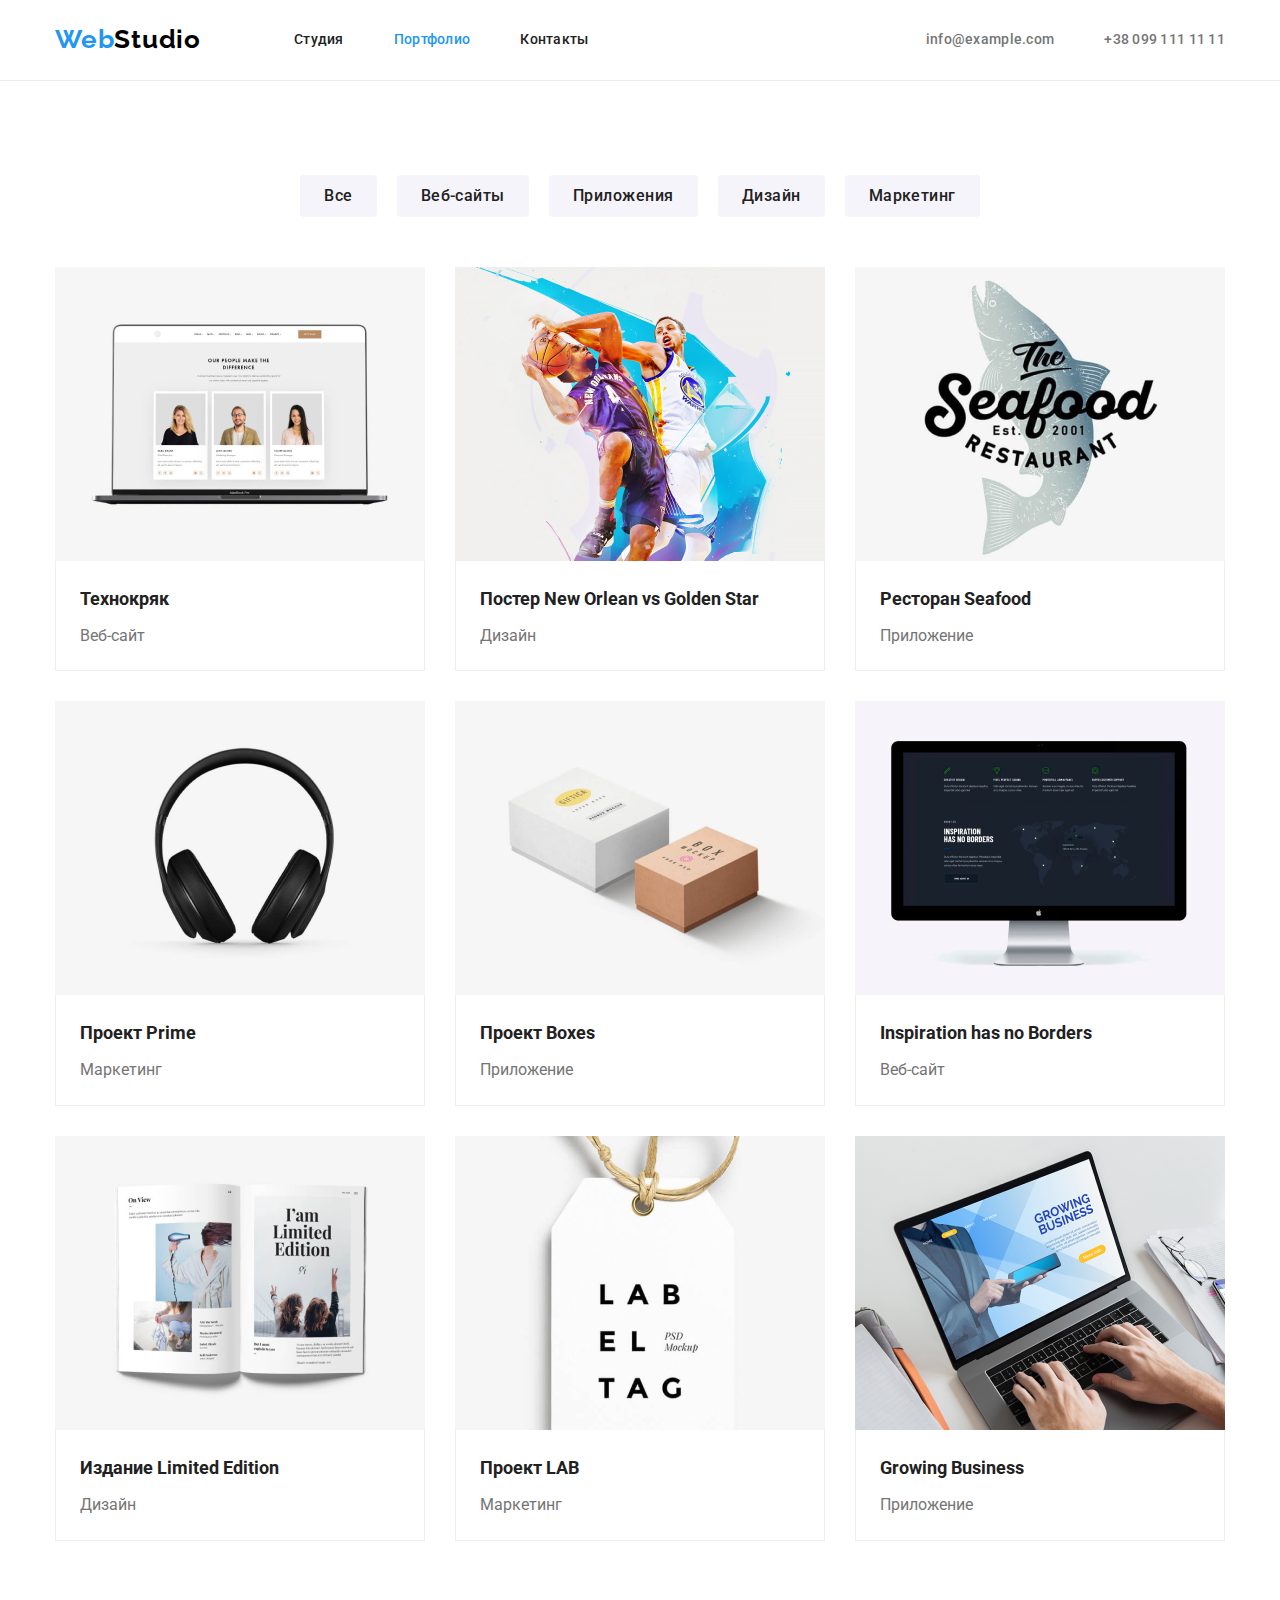
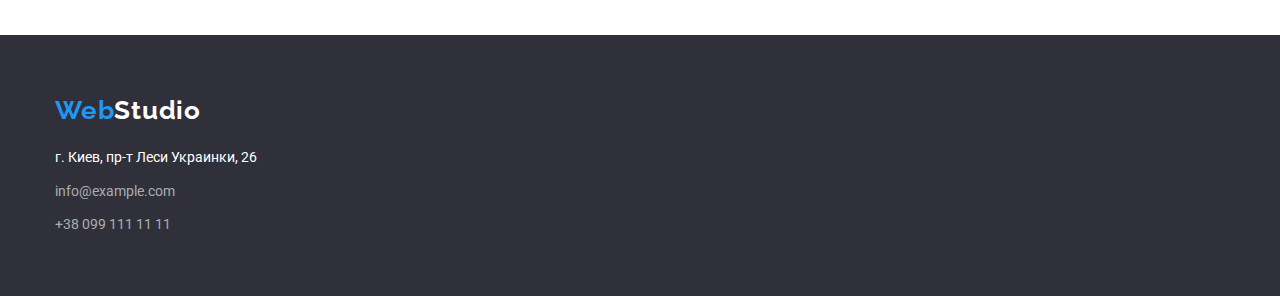
==== portfolio.html @ 9277bdf8 "проверка" ====
<!DOCTYPE html>
<html lang="ru">
<head>
    <meta charset="UTF-8">
    <meta name="viewport" content="width=device-width, initial-scale=1.0">
    <title>Portfolio</title>
    <link rel="stylesheet" href="https://cdnjs.cloudflare.com/ajax/libs/modern-normalize/1.0.0/modern-normalize.min.css">
    <link rel="stylesheet" href="./css/styles.css">
    <link rel="preconnect" href="https://fonts.gstatic.com">
    <link href="https://fonts.googleapis.com/css2?family=Oleo+Script&family=Raleway:wght@700&family=Roboto:wght@400;500;700;900&display=swap" rel="stylesheet">
</head>
<body>

    <!--шапка-->
    <header class="header">
        <div class="container main-nav">
            <nav class="nav-menu">
                <a href="./index.html" class="logo"> <span class="web">Web</span>Studio</a>
                <ul class="list  site-nav">
                    <li class="item"><a href="./index.html" class="link">Студия</a></li>
                    <li class="item"><a href="./portfolio.html" class="link current">Портфолио</a></li>
                    <li class="item"><a href="#" class="link">Контакты</a></li>
                </ul>
            </nav>
            <ul class="list contacts">
                <li class="item"><a href="mailto:info@example.com " class="contacts-link">info@example.com</a></li>
                <li class="item"><a href="tel:+380991111111 " class="contacts-link">+38 099 111 11 11</a></li>
            </ul>
        </div>
    </header>

    <main>
        <section class="portfolio">
            <!-- <h1>Портфолио</h1> -->

            <div class="container">
                <ul class="list choice">
                    <li class="item"><button type="button" class="choise-button">Все</button></li>
                    <li class="item"><button type="button" class="choise-button">Веб-сайты</button></li>
                    <li class="item"><button type="button" class="choise-button">Приложения</button></li>
                    <li class="item"><button type="button" class="choise-button">Дизайн</button></li>
                    <li class="item"><button type="button" class="choise-button">Маркетинг</button></li>
                </ul>
    
                <ul class="list examples">
                    <li class="card">
                        <a href="" class="example">
                        <img src="./images/tehno.jpg" alt="" width="370">
                        <div class="card-content">
                            <h2 class="example-title">Технокряк</h2>
                            <p class="example-name">Веб-сайт</p>
                        </div>
                        </a>
                    </li>
                    <li class="card">
                        <a href="" class="example">
                        <img src="./images/poster.jpg" alt="" width="370">
                        <div class="card-content">
                            <h2 class="example-title">Постер New Orlean vs Golden Star</h2>
                            <p class="example-name">Дизайн</p>
                        </div>
                        </a>
                    </li>
                    <li class="card">
                        <a href="" class="example">
                        <img src="./images/restoran.jpg" alt="" width="370">
                        <div class="card-content">
                            <h2 class="example-title">Ресторан Seafood</h2>
                            <p class="example-name">Приложение</p>
                        </div>
                        </a>
                    </li>
                    <li class="card">
                        <a href="" class="example">
                        <img src="./images/prime.jpg" alt="" width="370">
                        <div class="card-content">
                            <h2 class="example-title">Проект Prime</h2>
                            <p class="example-name">Маркетинг</p>
                        </div>
                        </a>
                    </li>
                    <li class="card">
                        <a href="" class="example">
                        <img src="./images/boxes.jpg" alt="" width="370">
                        <div class="card-content">
                            <h2 class="example-title">Проект Boxes</h2>
                            <p class="example-name">Приложение</p>
                        </div>
                        </a>
                    </li>
                    <li class="card">
                        <a href="" class="example">
                        <img src="./images/inspiration.jpg" alt="" width="370">
                        <div class="card-content">
                            <h2 class="example-title">Inspiration has no Borders</h2>
                            <p class="example-name">Веб-сайт</p>
                        </div>
                        </a>
                    </li>
                    <li class="card">
                        <a href="" class="example">
                        <img src="./images/izdanie.jpg" alt="" width="370">
                        <div class="card-content">
                            <h2 class="example-title">Издание Limited Edition</h2>
                            <p class="example-name">Дизайн</p>
                        </div>
                        </a>
                    </li>
                    <li class="card">
                        <a href="" class="example">
                        <img src="./images/lab.jpg" alt="" width="370">
                        <div class="card-content">
                            <h2 class="example-title">Проект LAB</h2>
                            <p class="example-name">Маркетинг</p>
                        </div>
                        </a>
                    </li>
                    <li class="card">
                        <a href="" class="example">
                        <img src="./images/growing.jpg" alt="" width="370">
                        <div class="card-content">
                            <h2 class="example-title">Growing Business</h2>
                            <p class="example-name">Приложение</p>
                        </div>
                        </a>
                    </li>
                   
                </ul>
            </div>
        </section>
    </main>

    <!--футер-->
    <footer class="footer">
        <div class="container">
         <a href="/"class="logo"> <span class="web">Web</span><span class="studio">Studio</span></a> 
             <address> 
             <ul class="list">
                 <li class="footer-adress"> <a href="#" class="adress">г. Киев, пр-т Леси Украинки, 26</a> </li>
                 <li class="footer-adress"><a href="mailto:info@example.com" class="list-contacts">info@example.com</a></li>
                 <li class="footer-adress"><a href="tel:+380991111111" class="list-contacts">+38 099 111 11 11</a></li>
             </ul>
             </address>
        </div>
        
    </footer>
</body>
</html>
---- css/styles.css ----
:root {
    --primery-text-color: #757575;
    --title-text-color: #212121;
    --accent: #2196F3;
    --white: #FFFFFF;
    --background-color: #F5F4FA;
    --background-footer: #2F303A;
    --list-contacts:rgba(255, 255, 255, 0.6);
    --logo-studio: #000000;
    --outline-cards: #EEEEEE;
    --button-hover: #188CE8;
    --border-color: #ECECEC;
}

body {
    background-color: var(--white);
    color: var(--primery-text-color);
    font-family: Roboto,sans-serif;
    font-style: normal;
    font-weight: 400;
}

img {
    display: block;
    min-width: 100%;
    height: auto;
}

/* контейнер */
.container {
    width: 1200px;
    padding-left: 15px;
    padding-right: 15px;
    margin-left: auto;
    margin-right: auto;
    margin-top: 0;
    
}

/* шапка */

.header {
    background-color: var(--white);
    border-bottom: 1px solid var(--border-color);
}

.web {
    color: var(--accent);
}

/* лого */
.logo {
    display: flex;

    color: var(--logo-studio);
    font-family: Raleway,sans-serif;
    font-weight: 700;
    font-size: 26px;
    line-height: 1.2;
    letter-spacing: 0.03em;
    text-decoration: none;
}

/* навигация */


.main-nav {
    display: flex;
    align-items: center;
}

.list {
    list-style: none;
    margin: 0;
    padding: 0;
}

.nav-menu {
    display: flex;
    align-items: center;
}

.site-nav .link {
    display: block;
    padding-top: 32px;
    padding-bottom: 32px;

    color: var(--title-text-color);
    font-weight: 500;
    font-size: 14px;
    line-height: 1.14;
    letter-spacing: 0.02em;
    text-decoration: none;
    
}

.site-nav .link:hover,
.site-nav .link:focus,
.site-nav .link.current,
.contacts .contacts-link:hover,
.contacts .contacts-link:focus  {
    color: var(--accent);
}

.site-nav {
    display: flex;
    margin-left: 93px;
}

.site-nav .item + .item,
.contacts .item + .item {
    margin-left: 50px;
}

/* контакты */
.contacts {
    display: flex;
    margin-left: auto;
}

.contacts .contacts-link {
    display: block;
    padding-top: 32px;
    padding-bottom: 32px;

    color: var(--primery-text-color);
    font-weight: 500;
    font-size: 14px;
    line-height: 1.14;
    letter-spacing: 0.02em;
    text-decoration: none;
    
}


/* герой */
.hero {
    height: 600px;
    max-width: 1600px;
    margin-right: auto;
    margin-left: auto;
    padding-top: 200px;

    background-color: var(--background-footer);
    text-align: center;
    background-image: linear-gradient(
        to right,
        rgba(47, 48, 58, 0.4),
        rgba(47, 48, 58, 0.4)
    ), 
        url(../images/hero.jpg);
    background-repeat: no-repeat;
    background-position: center;
    background-size: cover;
}

.hero-title {
   
    margin-top: 0;
    margin-bottom: 30px;

    font-weight: 900;
    font-size: 44px;
    line-height: 1.36;
    letter-spacing: 0.06em;
    text-transform: uppercase;
    color: var(--white);
}

.hero .button {
    display: inline-block;
    padding: 10px 32px;
    min-width: 200px;
    border-radius: 4px;

    font-weight: 700;
    font-size: 16px;
    line-height: 1.87;
    text-decoration: none;
    color: var(--white);
    background-color: var(--accent);
}

.hero .button:hover,
.hero .button:focus {
    background-color: var(--button-hover);
}


/* качества */

.our-quality {
    padding-top: 94px;
}

.quality .title {
    margin-top: 0;
    margin-bottom: 10px;

    color: var(--title-text-color);
    font-weight: 700;
    font-size: 14px;
    line-height: 1.14;
    letter-spacing: 0.03em;
    text-transform: uppercase;
}

.quality .text {
    margin-top: 0;
    margin-bottom: 0;

    font-size: 14px;
    line-height: 1.7;
}

.quality {
    display: flex;
}

.quality .item {
    width: 270px;
}

.quality .item+.item{
    margin-left: 30px;
}

.quality .item::before {
    content: "";
    display:block;
    height: 120px;
    
    background-repeat: no-repeat;
    background-position: center;
    background-size: 70px;
    margin-bottom: 30px;
   background-color: var(--background-color);
}

.quality .icon-antenna::before {
    background-image: url(../images/antenna.svg);
}

.quality .icon-clock::before {
    background-image: url(../images/clock.svg);
}

.quality .icon-diagram::before {
    background-image: url(../images/diagram.svg);
}

.quality .icon-astronaut::before {
    background-image: url(../images/astronaut.svg);
}



/* секция*/
.section-title {
    margin-top: 0;
    margin-bottom: 50px;

    color: var(--title-text-color);
    font-weight: 700;
    font-size: 36px;
    line-height: 1.17;
    text-align: center;
    letter-spacing: 0.03em;
}

.doing {
    padding-top: 94px;
    padding-bottom: 94px;
}

.doing .item + .item {
    margin-left: 30px;
}


.doing .list {
    display: flex;
}

/* команда */

.command {
    padding-top: 100px;
    padding-bottom: 88px;
 
    background-color: var(--background-color);
}

.command-content {
    padding: 30px;
    text-align: center;
}

.command .list {
    display: flex;
}

.command-card {
    width: calc((100%-90px)/4);
    margin-right: 30px;

    background-color: var(--white);
    border: 1px solid var(--outline-cards);
    border-radius: 0px 0px 4px 4px;
    box-shadow: 0px 1px 3px rgba(0, 0, 0, 0.12), 0px 1px 1px rgba(0, 0, 0, 0.14), 0px 2px 1px rgba(0, 0, 0, 0.2);
}

.command-card:nth-child(4n) {
    margin-right: 0;
}

.command .section-title{
    margin-bottom: 50px;
}

.list .name {
    margin-top: 0;
    margin-bottom: 10px;

    font-weight: 500;
    font-size: 16px;
    line-height: 1.2;
    color: var(--title-text-color);
    
}

.list .position {
    margin-top: 0;
    margin-bottom: 0;
    

    font-size: 16px;
    line-height: 1.2;
    color: var(--primery-text-color);
   
}

.social-icon {
    width: 20px;
    height: 20px;
}

/* клиенты */
.our-clients {
    padding-top: 100px;
    padding-bottom: 88px;
}
.our-clients .section-title {
    margin-bottom: 50px;
}

.client-list {
    display: flex;

}

/* футер */
.list .adress {
    display: inline-block;

    font-size: 14px;
    line-height: 1.7;
    color: var(--white);
    text-decoration: none;
    font-style: normal;
}

.list-contacts {
    display: inline-block;

    font-size: 14px;
    line-height: 24px;
    color: var(--list-contacts);
    text-decoration: none;
    font-style: normal;
}

.footer .footer-adress:not(:last-child) {
    margin-bottom: 9px;
}


.footer {
    padding-top: 60px; 
    padding-bottom: 60px; 

    background-color: var(--background-footer);
}

.studio {
    color: var(--white);
}

.footer .logo {
    display: inline-block;
    margin-bottom: 20px;
}

/* портфолио */

.portfolio {
    padding-top: 94px;
    padding-bottom: 94px;
}

.choice {
    display: flex;
    margin-bottom: 50px;
    justify-content: center;
}

.choice .item + .item {
    margin-left: 20px;
}

.choise-button {
    padding: 6px 22px;
    border-radius: 4px;

    background-color: var(--background-color);
    color: var(--title-text-color);
    font-weight: 500;
    font-size: 16px;
    line-height: 1.6;
    text-align: center;
    letter-spacing: 0.03em;
    border-color: transparent;
    
}

.choise-button:hover,
.choise-button:focus {
    color: var(--white);
    background-color: var(--accent);
}

.list .example-title {
    margin-top: 0;
    margin-bottom: 4px;

    font-weight: 700;
    font-size: 18px;
    line-height: 2;
    color: var(--title-text-color);
}

.example-name {
    margin-top: 0;
    margin-bottom: 0;
    
    font-size: 16px;
    line-height: 1.87;
    color: var(--primery-text-color);
}

.examples {
    display: flex;
    flex-wrap: wrap;
}

.example {
    text-decoration: none;
}

.card {
    width: calc((100% - 60px) / 3);
    margin-right: 30px;
    margin-bottom: 30px;
}
 
.card:hover {
    box-shadow: 0px 1px 1px rgba(0, 0, 0, 0.12), 0px 4px 4px rgba(0, 0, 0, 0.06), 1px 4px 6px rgba(0, 0, 0, 0.16);
}

.card:nth-child(3n) {
    margin-right: 0;
}

.card:nth-last-child(-n + 3){
    margin-bottom: 0;
}

.card-content {
    padding: 20px 24px;

    border-right: 1px solid var(--outline-cards);
    border-left: 1px solid var(--outline-cards);
    border-bottom: 1px solid var(--outline-cards);
}
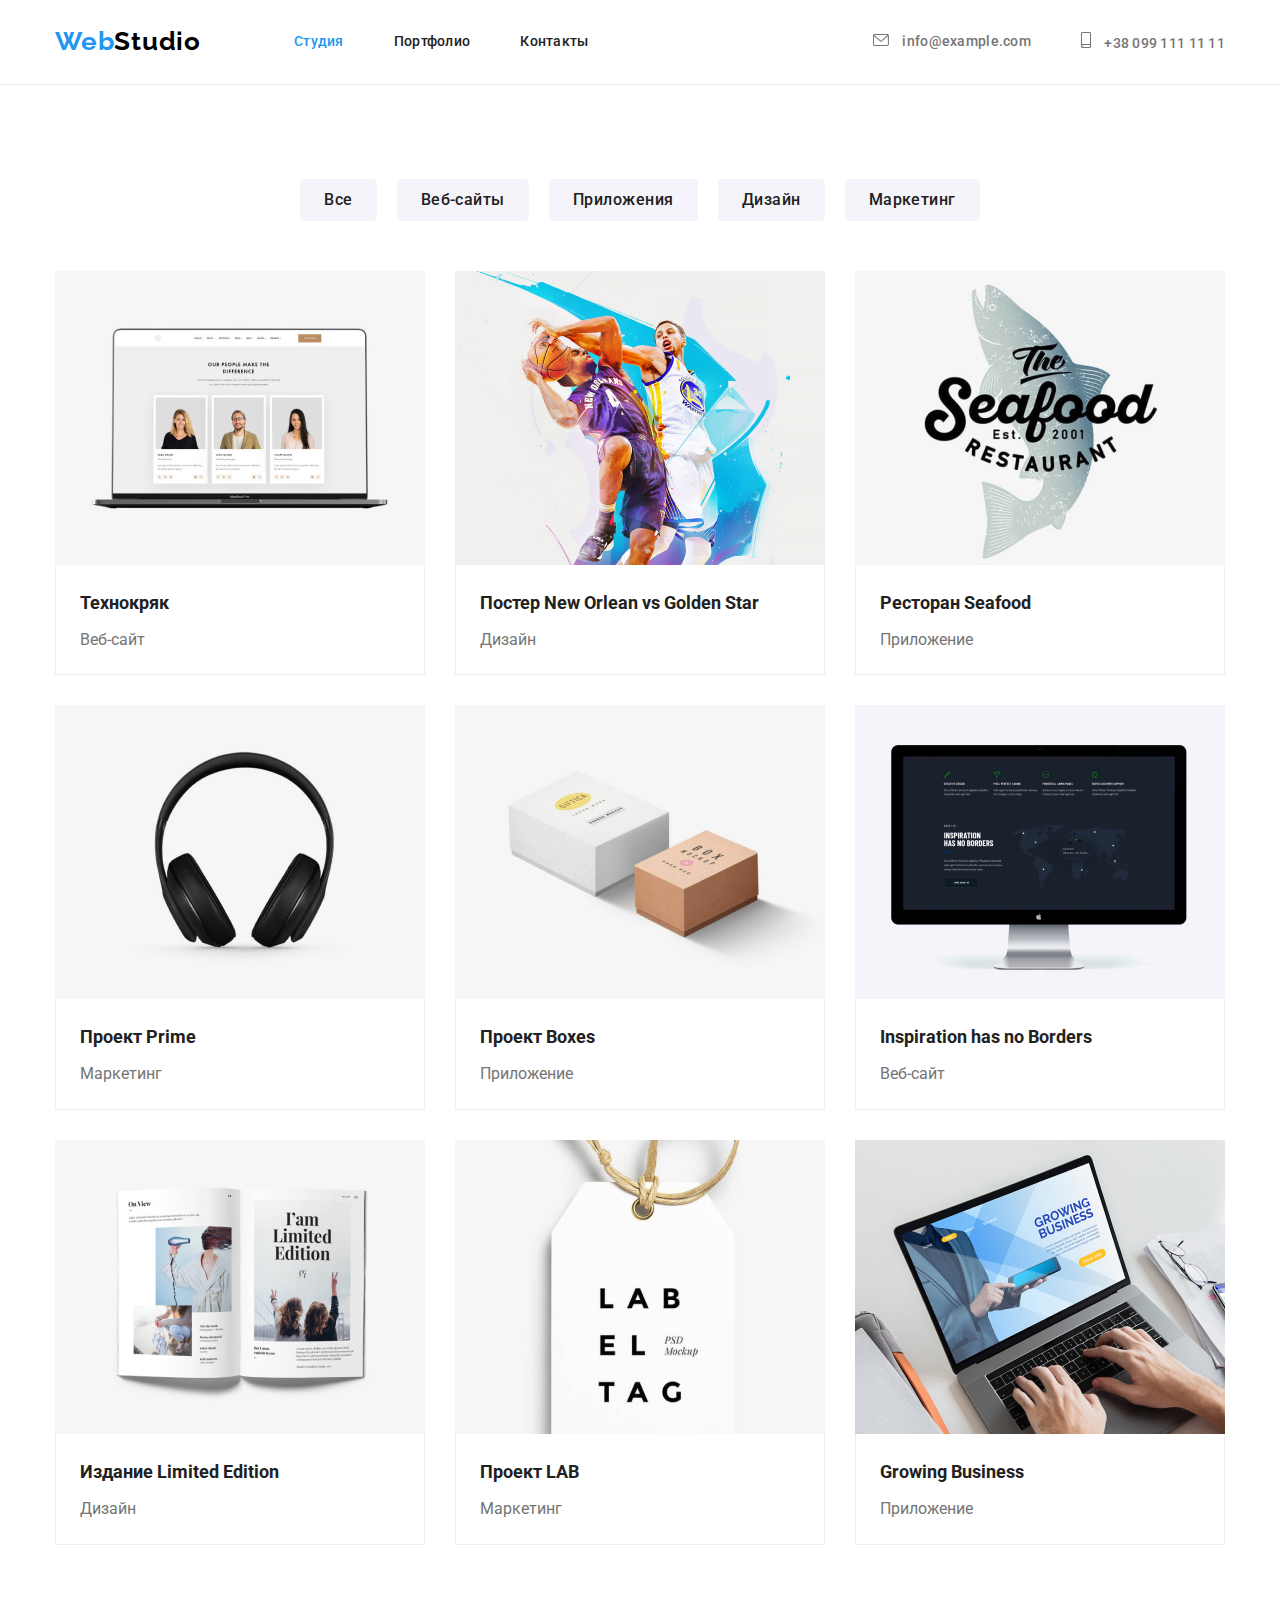
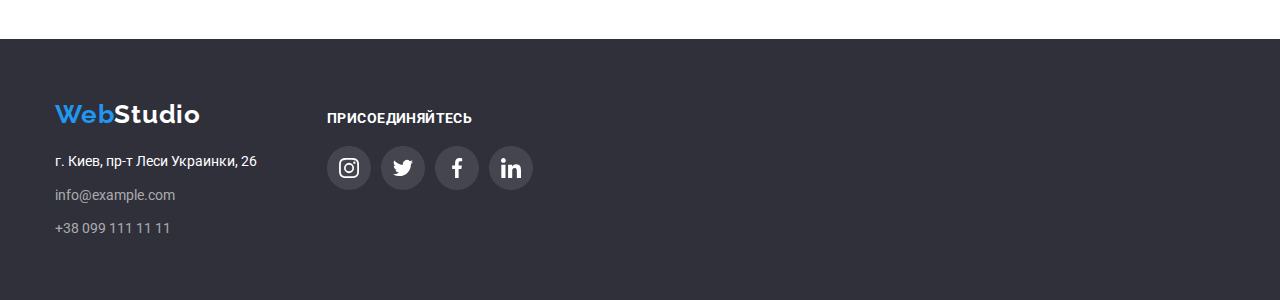
==== commit 0ab85e9a: "code eded" ====
--- a/portfolio.html
+++ b/portfolio.html
@@ -17,14 +17,22 @@
             <nav class="nav-menu">
                 <a href="./index.html" class="logo"> <span class="web">Web</span>Studio</a>
                 <ul class="list  site-nav">
-                    <li class="item"><a href="./index.html" class="link">Студия</a></li>
-                    <li class="item"><a href="./portfolio.html" class="link current">Портфолио</a></li>
+                    <li class="item"><a href="./index.html" class="link current">Студия</a></li>
+                    <li class="item"><a href="./portfolio.html" class="link">Портфолио</a></li>
                     <li class="item"><a href="#" class="link">Контакты</a></li>
                 </ul>
             </nav>
             <ul class="list contacts">
-                <li class="item"><a href="mailto:info@example.com " class="contacts-link">info@example.com</a></li>
-                <li class="item"><a href="tel:+380991111111 " class="contacts-link">+38 099 111 11 11</a></li>
+                <li class="item"><a href="mailto:info@example.com " class="contacts-link">
+                    <svg class="link-icon envelope">
+                        <use href="./images/sprite.svg#icon-envelopehover1"></use>
+                    </svg>
+                    info@example.com</a></li>
+                <li class="item"><a href="tel:+380991111111 " class="contacts-link">
+                    <svg class="link-icon smartphone" width="10" height=> 
+                        <use href="../images/sprite.svg#icon-smartphone1"></use>
+                    </svg>
+                    +38 099 111 11 11</a></li>
             </ul>
         </div>
     </header>
@@ -132,17 +140,45 @@
 
     <!--футер-->
     <footer class="footer">
-        <div class="container">
-         <a href="/"class="logo"> <span class="web">Web</span><span class="studio">Studio</span></a> 
-             <address> 
-             <ul class="list">
-                 <li class="footer-adress"> <a href="#" class="adress">г. Киев, пр-т Леси Украинки, 26</a> </li>
-                 <li class="footer-adress"><a href="mailto:info@example.com" class="list-contacts">info@example.com</a></li>
-                 <li class="footer-adress"><a href="tel:+380991111111" class="list-contacts">+38 099 111 11 11</a></li>
-             </ul>
-             </address>
+        <div class="container container-footer">
+            <div class="list-adress">
+                <a href="/"class="logo"> <span class="web">Web</span><span class="studio">Studio</span></a> 
+                    <address> 
+                    <ul class="list">
+                        <li class="footer-adress"> <a href="#" class="adress">г. Киев, пр-т Леси Украинки, 26</a> </li>
+                        <li class="footer-adress"><a href="mailto:info@example.com" class="list-contacts">info@example.com</a></li>
+                        <li class="footer-adress"><a href="tel:+380991111111" class="list-contacts">+38 099 111 11 11</a></li>
+                    </ul>
+                    </address>
+               </div>
+        
+               <div class="join">
+                <b class="join-title">присоединяйтесь</b>
+                <ul class="join-list list">
+                    <li class="item"><a href="#" class="links">
+                        <svg class="social-icon edit">
+                            <use href="./images/sprite.svg#icon-Ellipse"></use>
+                        </svg>
+                        </a></li>
+                    <li><a href="#" class="links">
+                        <svg class="social-icon edit">
+                            <use href="./images/sprite.svg#icon-Ellipse-1"></use>
+                        </svg>
+                        </a></li>
+                    <li><a href="#" class="links">
+                        <svg class="social-icon edit">
+                            <use href="./images/sprite.svg#icon-Ellipse-2"></use>
+                        </svg>
+                        </a></li>
+                    <li><a href="#" class="links">
+                        <svg class="social-icon edit">
+                            <use href="./images/sprite.svg#icon-Ellipse-3"></use>
+                        </svg>
+                    </a></li>
+                </ul>
+               </div>
         </div>
-        
+       
     </footer>
 </body>
 </html>--- a/css/styles.css
+++ b/css/styles.css
@@ -10,6 +10,8 @@
     --outline-cards: #EEEEEE;
     --button-hover: #188CE8;
     --border-color: #ECECEC;
+    --icon-color: #AFB1B8;
+    --icon-color-edit: rgba(255, 255, 255, 0.1);
 }
 
 body {
@@ -116,6 +118,8 @@
 .contacts {
     display: flex;
     margin-left: auto;
+    align-items: center;
+    
 }
 
 .contacts .contacts-link {
@@ -132,6 +136,25 @@
     
 }
 
+.envelope {
+    width: 16px;
+    height: 12px;
+    margin-right: 10px;
+    fill: var(--icon-color);
+}
+
+.smartphone {
+    width: 10px;
+    height: 16px;
+    margin-right: 10px;
+    fill: var(--icon-color);
+
+}
+
+.link-icon {
+    
+    fill: currentColor;
+}
 
 /* герой */
 .hero {
@@ -218,7 +241,7 @@
 }
 
 .quality .item {
-    width: 270px;
+    width: calc((100%-90px)/4);
 }
 
 .quality .item+.item{
@@ -234,12 +257,13 @@
     background-position: center;
     background-size: 70px;
     margin-bottom: 30px;
-   background-color: var(--background-color);
-}
+   background-color: var(--background-color); 
+}  
+
 
 .quality .icon-antenna::before {
     background-image: url(../images/antenna.svg);
-}
+} 
 
 .quality .icon-clock::before {
     background-image: url(../images/clock.svg);
@@ -331,7 +355,7 @@
 
 .list .position {
     margin-top: 0;
-    margin-bottom: 0;
+    margin-bottom: 16px;
     
 
     font-size: 16px;
@@ -339,11 +363,32 @@
     color: var(--primery-text-color);
    
 }
+.social-links .item {
+    display: block;
+}
+
+.links {
+    text-decoration: none;
+}
 
 .social-icon {
-    width: 20px;
-    height: 20px;
-}
+    display: flex;
+    width: 44px;
+    height: 44px;
+    margin-right: 10px;
+    justify-content: space-between;
+    align-items: center;
+    
+    --color1: var(--white);
+    --color2: var(--icon-color);
+}
+
+.social-links .social-icon:hover,
+.social-links .social-icon:focus {
+    --color1: var(--accent);
+    --color2: var(--white);
+}
+
 
 /* клиенты */
 .our-clients {
@@ -356,8 +401,35 @@
 
 .client-list {
     display: flex;
-
-}
+    
+}
+
+.client-list .item:not(:last-child) {
+   margin-right: 30px;
+}
+
+.link-customer {
+    display: flex;
+    width: 170px;
+    height: 90px;
+    align-items: center;
+    justify-content: center;
+    border: 1px solid var(--icon-color);
+    border-radius: 4px;
+    outline: none;
+   color: var(--icon-color);
+}
+
+.icon-customer {
+    fill: currentColor;
+}
+
+.link-customer:hover {
+    border-color: var(--accent);
+    color: var(--accent);
+}
+
+
 
 /* футер */
 .list .adress {
@@ -386,20 +458,59 @@
 
 
 .footer {
+    display: flex;
     padding-top: 60px; 
     padding-bottom: 60px; 
 
     background-color: var(--background-footer);
 }
+.list-adress{
+    margin-right: 70px;
+    
+}
+
 
 .studio {
     color: var(--white);
 }
 
 .footer .logo {
-    display: inline-block;
+    display: block;
     margin-bottom: 20px;
 }
+
+.join-title {
+    display: block;
+    margin-bottom: 20px;
+    font-weight: 700;
+    font-size: 14px;
+    line-height: 1,2;
+    letter-spacing: 0.03em;
+    text-transform: uppercase;
+    color: var(--white);
+}
+
+.join-list .edit {
+    --color1: var(--icon-color-edit);
+    --color2: var(--white);
+    
+}
+
+.join-list .edit:hover {
+    --color1: var(--accent);
+}
+ 
+
+.join-list {
+    display: flex;
+    
+}
+
+.container-footer {
+    display: flex;
+    align-items: baseline;
+}
+
 
 /* портфолио */
 
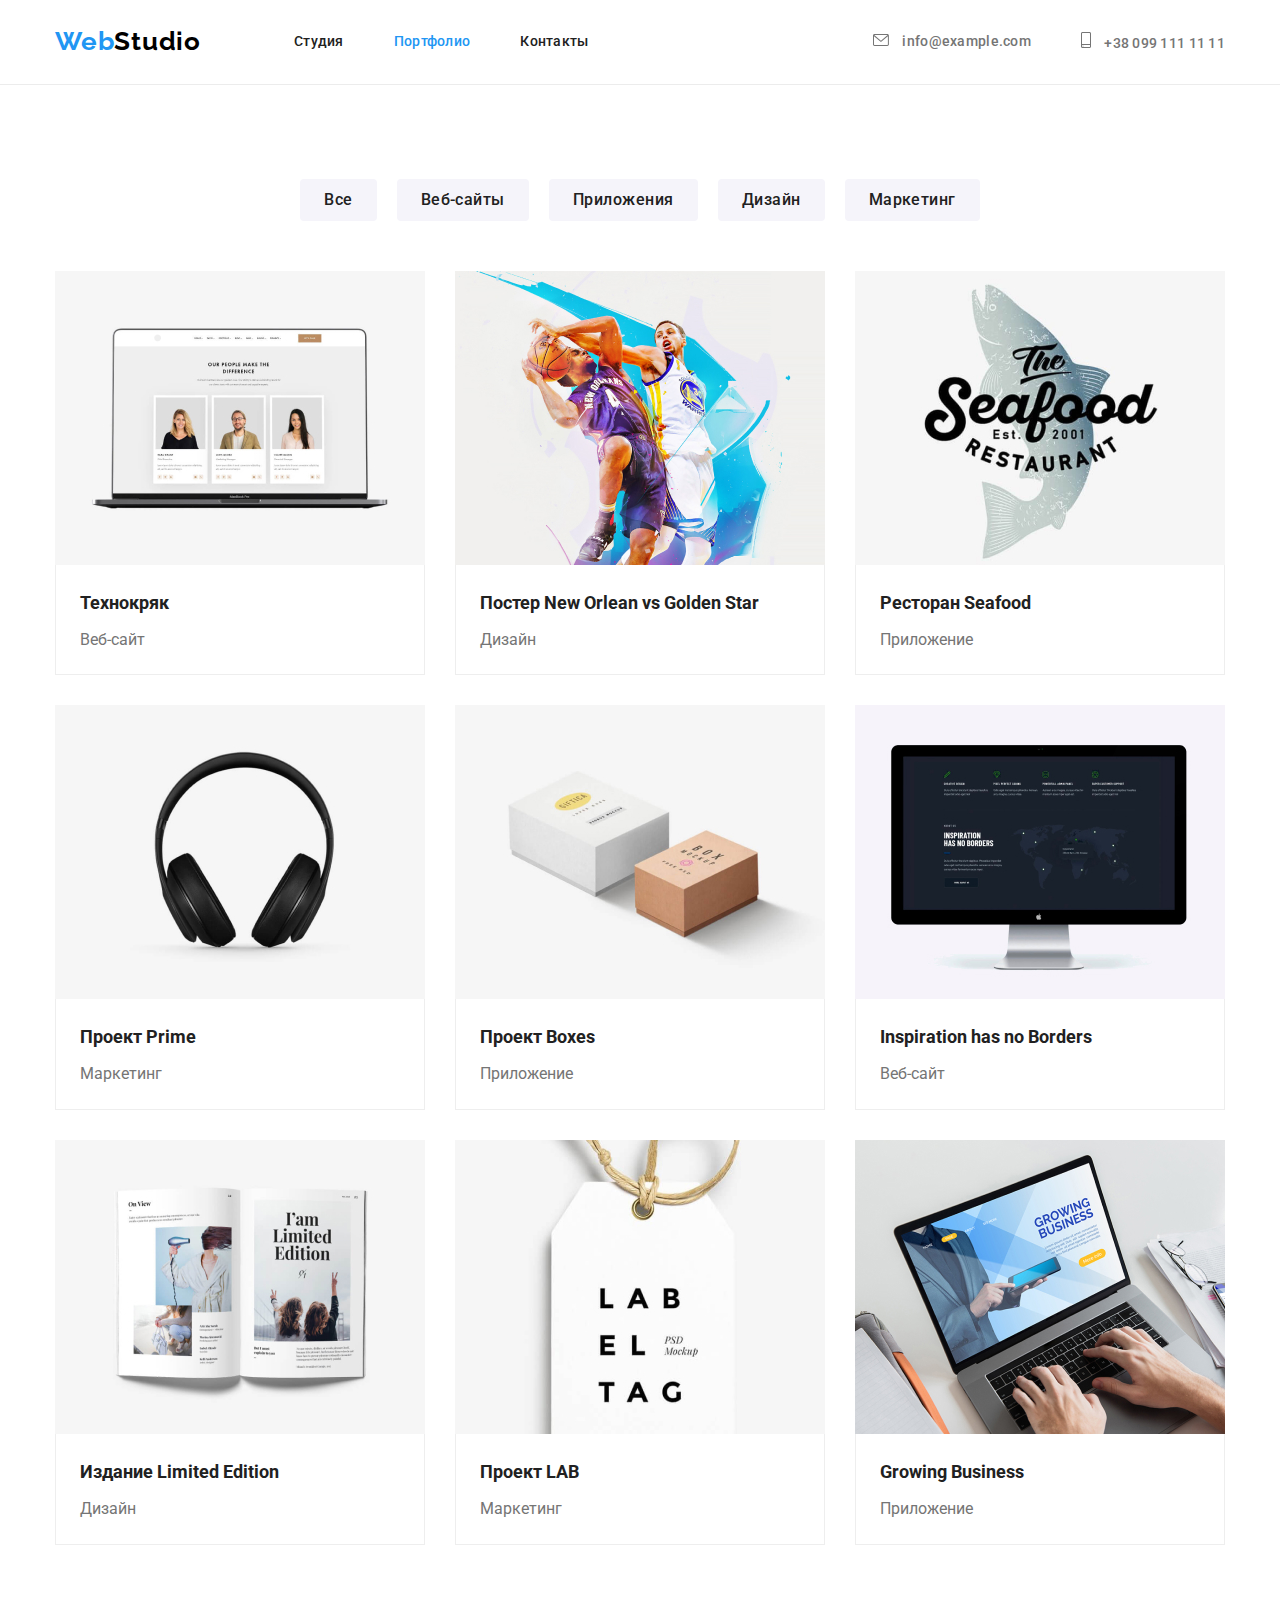
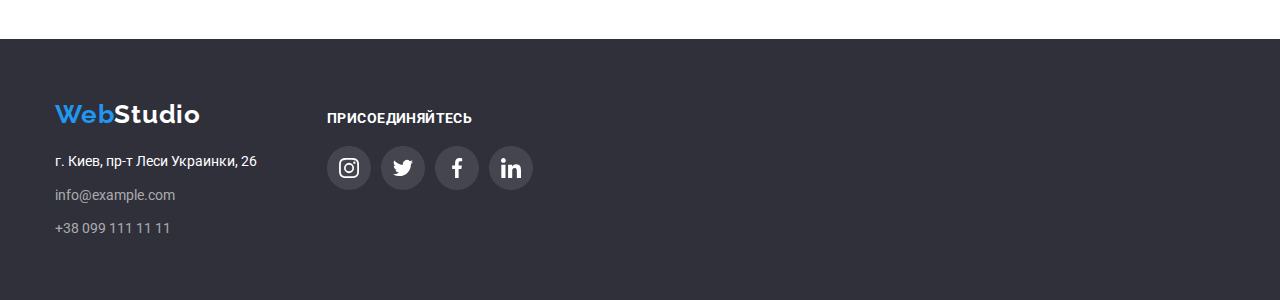
==== commit 526500eb: "eded" ====
--- a/portfolio.html
+++ b/portfolio.html
@@ -17,8 +17,8 @@
             <nav class="nav-menu">
                 <a href="./index.html" class="logo"> <span class="web">Web</span>Studio</a>
                 <ul class="list  site-nav">
-                    <li class="item"><a href="./index.html" class="link current">Студия</a></li>
-                    <li class="item"><a href="./portfolio.html" class="link">Портфолио</a></li>
+                    <li class="item"><a href="./index.html" class="link">Студия</a></li>
+                    <li class="item"><a href="./portfolio.html" class="link current">Портфолио</a></li>
                     <li class="item"><a href="#" class="link">Контакты</a></li>
                 </ul>
             </nav>
@@ -30,7 +30,7 @@
                     info@example.com</a></li>
                 <li class="item"><a href="tel:+380991111111 " class="contacts-link">
                     <svg class="link-icon smartphone" width="10" height=> 
-                        <use href="../images/sprite.svg#icon-smartphone1"></use>
+                        <use href="./images/sprite.svg#icon-smartphone1"></use>
                     </svg>
                     +38 099 111 11 11</a></li>
             </ul>
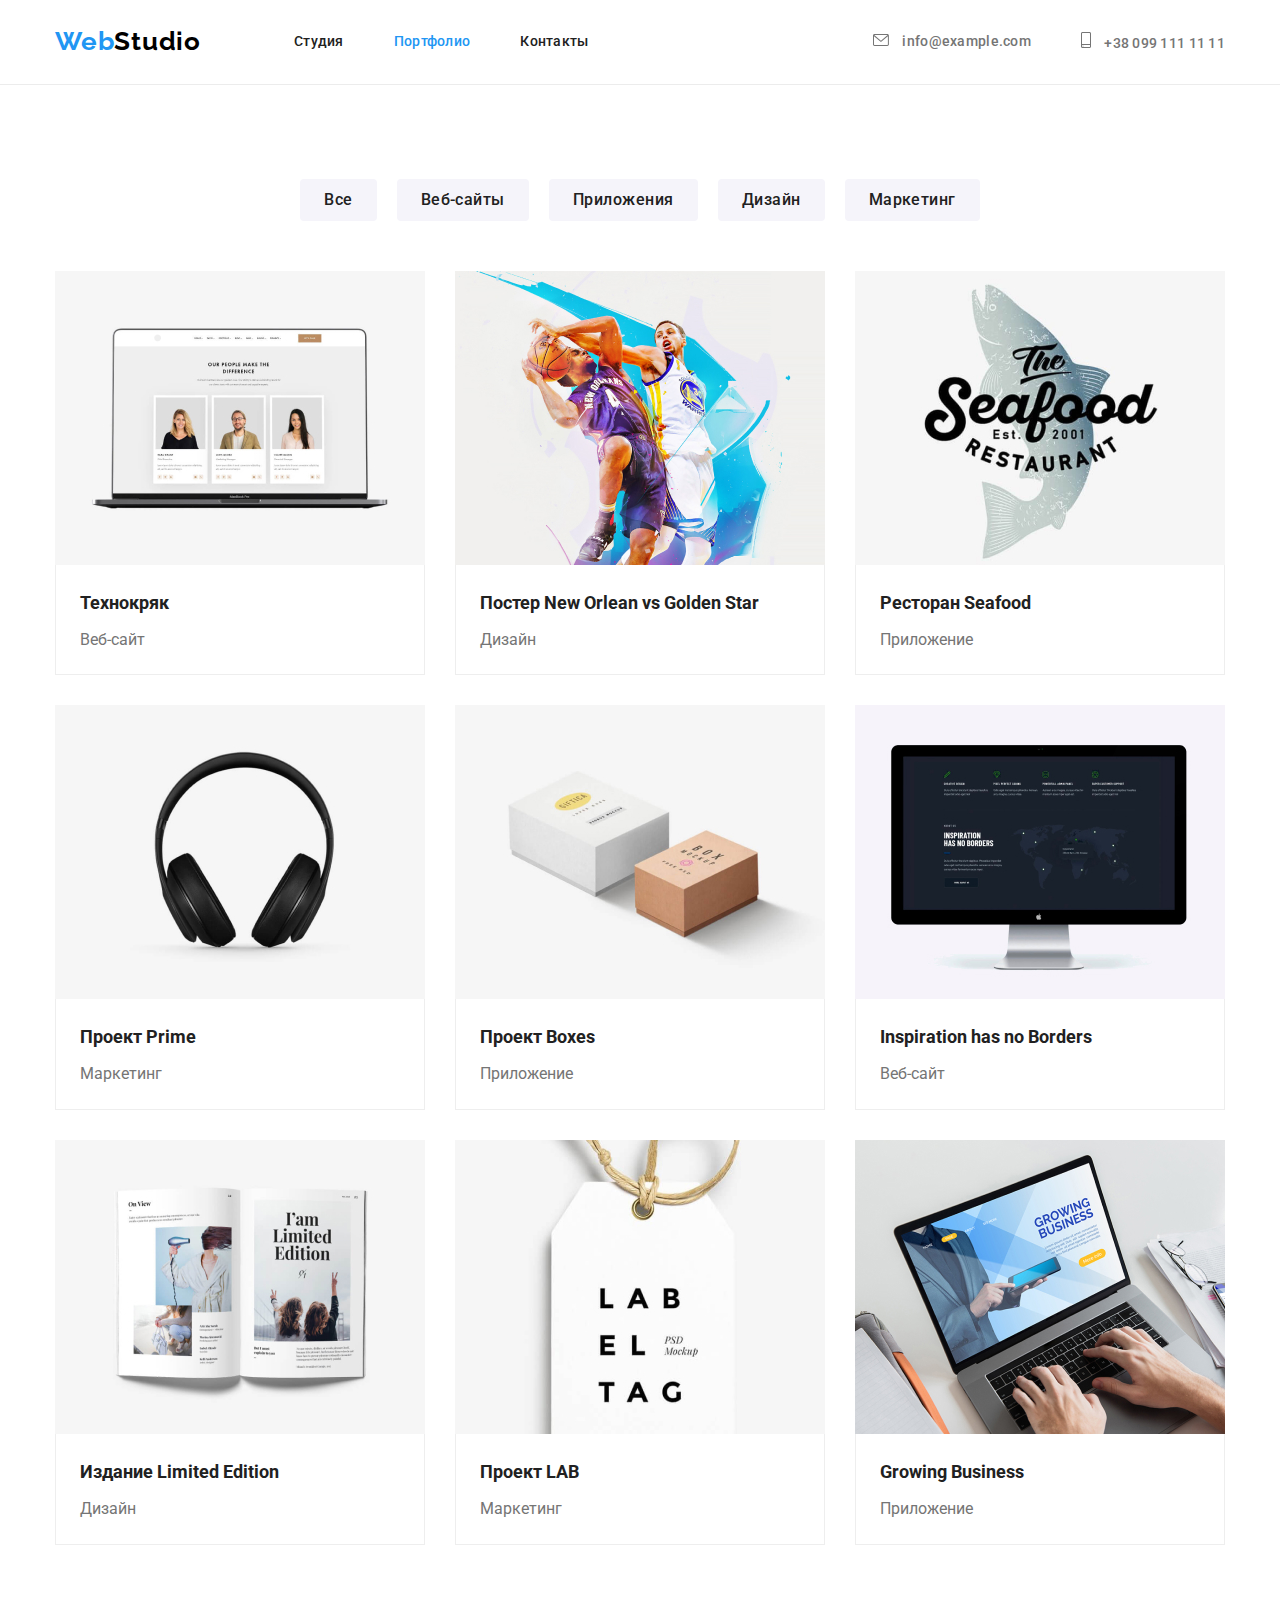
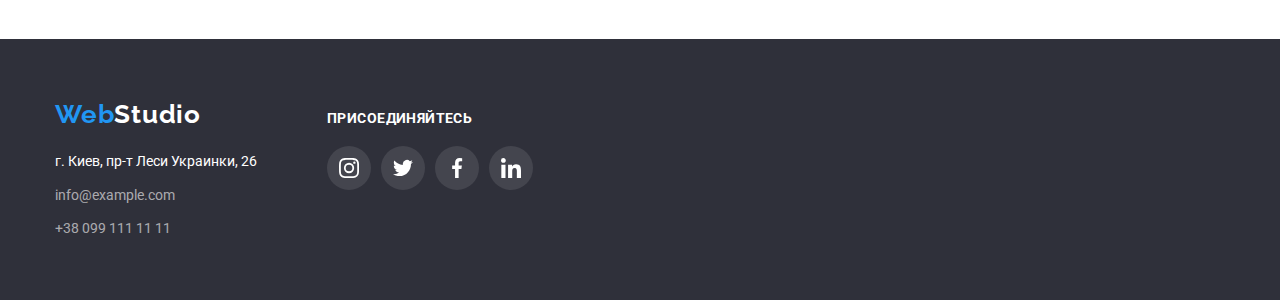
==== commit 09fa48d0: "внесла правки" ====
--- a/portfolio.html
+++ b/portfolio.html
@@ -53,11 +53,11 @@
                 <ul class="list examples">
                     <li class="card">
                         <a href="" class="example">
-                        <img src="./images/tehno.jpg" alt="" width="370">
-                        <div class="card-content">
-                            <h2 class="example-title">Технокряк</h2>
-                            <p class="example-name">Веб-сайт</p>
-                        </div>
+                            <img src="./images/tehno.jpg" alt="" width="370">
+                            <div class="card-content">
+                                <h2 class="example-title">Технокряк</h2>
+                                <p class="example-name">Веб-сайт</p>
+                            </div>
                         </a>
                     </li>
                     <li class="card">
@@ -155,24 +155,24 @@
                <div class="join">
                 <b class="join-title">присоединяйтесь</b>
                 <ul class="join-list list">
-                    <li class="item"><a href="#" class="links">
-                        <svg class="social-icon edit">
-                            <use href="./images/sprite.svg#icon-Ellipse"></use>
+                    <li class="item"><a href="#" class="links edit">
+                        <svg class="social-icon icon-edit">
+                            <use href="./images/sprite.svg#icon-instagram11"></use>
                         </svg>
                         </a></li>
-                    <li><a href="#" class="links">
-                        <svg class="social-icon edit">
-                            <use href="./images/sprite.svg#icon-Ellipse-1"></use>
+                    <li class="item"><a href="#" class="links edit">
+                        <svg class="social-icon icon-edit">
+                            <use href="./images/sprite.svg#icon-twitter1"></use>
                         </svg>
                         </a></li>
-                    <li><a href="#" class="links">
-                        <svg class="social-icon edit">
-                            <use href="./images/sprite.svg#icon-Ellipse-2"></use>
+                    <li class="item"><a href="#" class="links edit">
+                        <svg class="social-icon icon-edit">
+                            <use href="./images/sprite.svg#icon-facebook11"></use>
                         </svg>
                         </a></li>
-                    <li><a href="#" class="links">
-                        <svg class="social-icon edit">
-                            <use href="./images/sprite.svg#icon-Ellipse-3"></use>
+                    <li class="item"><a href="#" class="links edit">
+                        <svg class="social-icon icon-edit">
+                            <use href="./images/sprite.svg#icon-linkedin11"></use>
                         </svg>
                     </a></li>
                 </ul>
--- a/css/styles.css
+++ b/css/styles.css
@@ -365,28 +365,33 @@
 }
 .social-links .item {
     display: block;
+    margin-right: 10px;
 }
 
 .links {
-    text-decoration: none;
-}
-
-.social-icon {
-    display: flex;
+    display: flex;
+    text-decoration: none;
     width: 44px;
     height: 44px;
-    margin-right: 10px;
-    justify-content: space-between;
+    justify-content: center;
     align-items: center;
-    
-    --color1: var(--white);
-    --color2: var(--icon-color);
-}
-
-.social-links .social-icon:hover,
-.social-links .social-icon:focus {
-    --color1: var(--accent);
-    --color2: var(--white);
+    border-radius: 50%;
+}
+
+.links:hover,
+.links:focus {
+    background-color: var(--accent);
+    --color3: var(--white);
+}
+
+.social-icon {
+    display: flex;
+    width: 20px;
+    height: 20px;
+}
+
+.social-icon:hover {
+    fill: currentColor;
 }
 
 
@@ -491,19 +496,28 @@
 }
 
 .join-list .edit {
-    --color1: var(--icon-color-edit);
-    --color2: var(--white);
+    background-color: var(--icon-color-edit);
+   border-radius: 50%;
     
 }
 
 .join-list .edit:hover {
-    --color1: var(--accent);
+    background-color: var(--accent);
+}
+
+.icon-edit {
+    --color3: var(--white);
 }
  
 
 .join-list {
     display: flex;
     
+}
+
+.join-list .item {
+   
+    margin-right: 10px;
 }
 
 .container-footer {
@@ -575,8 +589,14 @@
 }
 
 .example {
-    text-decoration: none;
-}
+    display: block;
+    text-decoration: none;
+}
+
+.card .example:hover {
+    box-shadow: 0px 1px 1px rgba(0, 0, 0, 0.12), 0px 4px 4px rgba(0, 0, 0, 0.06), 1px 4px 6px rgba(0, 0, 0, 0.16);
+}
+
 
 .card {
     width: calc((100% - 60px) / 3);
@@ -584,9 +604,6 @@
     margin-bottom: 30px;
 }
  
-.card:hover {
-    box-shadow: 0px 1px 1px rgba(0, 0, 0, 0.12), 0px 4px 4px rgba(0, 0, 0, 0.06), 1px 4px 6px rgba(0, 0, 0, 0.16);
-}
 
 .card:nth-child(3n) {
     margin-right: 0;
